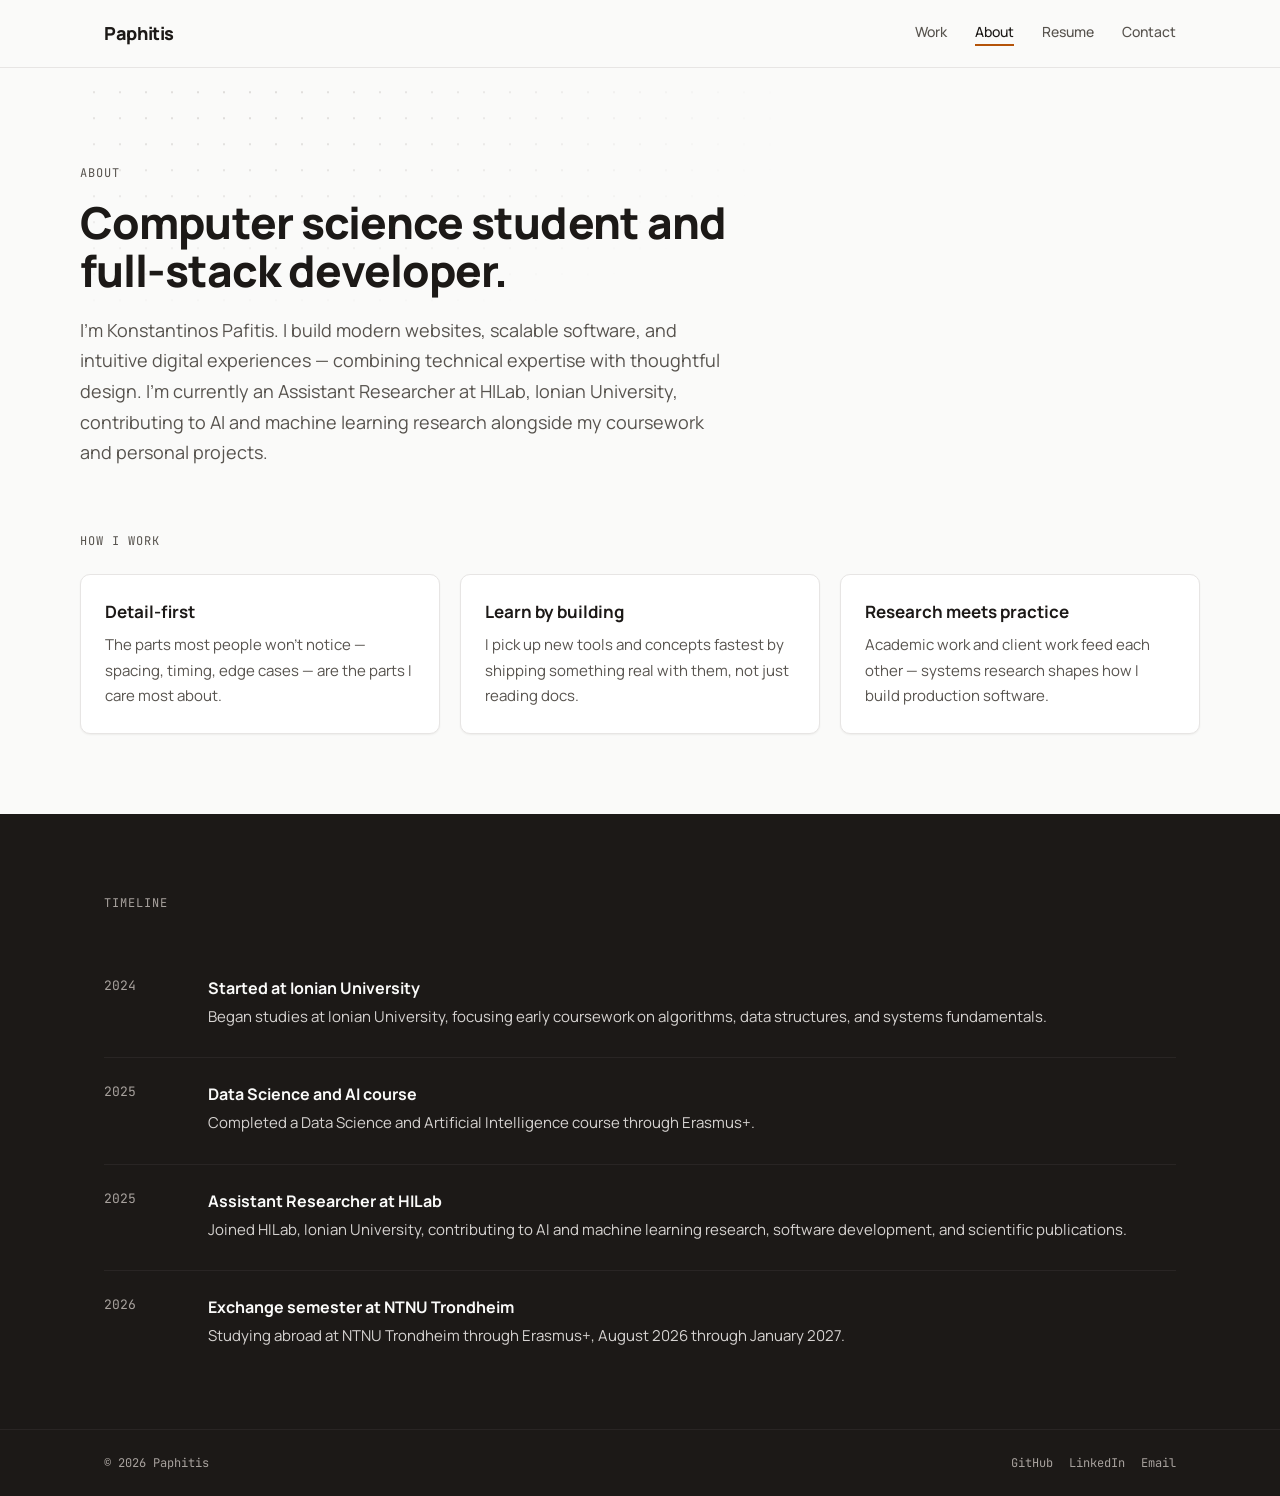
==== about.html @ f7f8d45b "Add subtle cursor ring and dot-grid backdrop A thin ring lags the cursor and scales/tints on hoverab" ====
<!DOCTYPE html>
<html lang="en">
<head>
<meta charset="utf-8">
<meta name="viewport" content="width=device-width, initial-scale=1">
<title>Konstantinos Pafitis — About</title>
<meta name="description" content="About Konstantinos Pafitis — computer science student and full-stack developer.">
<link rel="stylesheet" href="assets/css/style.css?v=5">
</head>
<body>

<header class="site-header">
  <div class="container">
    <a href="index.html" class="brand">Paphitis</a>
    <nav class="site-nav">
      <a href="index.html#work">Work</a>
      <a href="about.html" aria-current="page">About</a>
      <a href="resume.html">Resume</a>
      <a href="contact.html">Contact</a>
    </nav>
  </div>
</header>

<main>
  <section class="page-intro container" data-reveal>
    <div class="eyebrow">About</div>
    <h1>Computer science student and full-stack developer.</h1>
    <p>I'm Konstantinos Pafitis. I build modern websites, scalable software, and intuitive digital experiences — combining technical expertise with thoughtful design. I'm currently an Assistant Researcher at HILab, Ionian University, contributing to AI and machine learning research alongside my coursework and personal projects.</p>
  </section>

  <section class="values-section container">
    <div class="eyebrow" data-reveal>How I work</div>
    <div class="values-grid">
      <div class="value-card" data-reveal>
        <h3>Detail-first</h3>
        <p>The parts most people won't notice — spacing, timing, edge cases — are the parts I care most about.</p>
      </div>
      <div class="value-card" data-reveal>
        <h3>Learn by building</h3>
        <p>I pick up new tools and concepts fastest by shipping something real with them, not just reading docs.</p>
      </div>
      <div class="value-card" data-reveal>
        <h3>Research meets practice</h3>
        <p>Academic work and client work feed each other — systems research shapes how I build production software.</p>
      </div>
    </div>
  </section>

  <section class="section-dark">
    <div class="container" style="gap:32px">
      <div class="eyebrow eyebrow--dark" data-reveal>Timeline</div>
      <div class="timeline">
        <div class="timeline-item" data-reveal>
          <div class="timeline-year">2024</div>
          <div>
            <div class="timeline-title">Started at Ionian University</div>
            <div class="timeline-desc">Began studies at Ionian University, focusing early coursework on algorithms, data structures, and systems fundamentals.</div>
          </div>
        </div>
        <div class="timeline-item" data-reveal>
          <div class="timeline-year">2025</div>
          <div>
            <div class="timeline-title">Data Science and AI course</div>
            <div class="timeline-desc">Completed a Data Science and Artificial Intelligence course through Erasmus+.</div>
          </div>
        </div>
        <div class="timeline-item" data-reveal>
          <div class="timeline-year">2025</div>
          <div>
            <div class="timeline-title">Assistant Researcher at HILab</div>
            <div class="timeline-desc">Joined HILab, Ionian University, contributing to AI and machine learning research, software development, and scientific publications.</div>
          </div>
        </div>
        <div class="timeline-item" data-reveal>
          <div class="timeline-year">2026</div>
          <div>
            <div class="timeline-title">Exchange semester at NTNU Trondheim</div>
            <div class="timeline-desc">Studying abroad at NTNU Trondheim through Erasmus+, August 2026 through January 2027.</div>
          </div>
        </div>
      </div>
    </div>
  </section>
</main>

<footer class="site-footer">
  <div class="container">
    <span>© 2026 Paphitis</span>
    <div class="footer-links">
      <a href="https://github.com/Paphitis05" target="_blank" rel="noopener">GitHub</a>
      <a href="https://www.linkedin.com/in/konstantinos-pafitis-3b416532b/" target="_blank" rel="noopener">LinkedIn</a>
      <a href="mailto:paphitis9@gmail.com">Email</a>
    </div>
  </div>
</footer>

<script src="assets/js/main.js?v=5"></script>
</body>
</html>
---- assets/css/style.css ----
@import "tokens.css?v=5";

/* ---------- base ---------- */
*, *::before, *::after { box-sizing: border-box; }
html { -webkit-font-smoothing: antialiased; scroll-behavior: smooth; }
body {
  margin: 0;
  background: var(--bg);
  color: var(--fg);
  font-family: var(--font-body);
  font-size: var(--text-base);
  line-height: var(--leading-normal);
}
h1, h2, h3, h4, p { margin: 0; }
a { color: var(--accent-dark); text-decoration: none; transition: color 150ms ease-out; }
a:hover { color: var(--brown-900); }
img { max-width: 100%; display: block; }
button { font: inherit; }

.eyebrow {
  font-family: var(--font-mono);
  font-size: 12px;
  text-transform: uppercase;
  letter-spacing: var(--tracking-wider);
  color: var(--fg-muted);
}
.eyebrow--dark { color: var(--brown-400); }

.container {
  max-width: var(--container-max);
  margin: 0 auto;
  padding-left: 24px;
  padding-right: 24px;
}

/* ---------- reveal-on-scroll ---------- */
[data-reveal] { opacity: 0; transform: translateY(20px); transition: opacity 500ms ease-out, transform 500ms ease-out; }
[data-reveal].is-visible { opacity: 1; transform: none; }
@media (prefers-reduced-motion: reduce) {
  [data-reveal] { opacity: 1; transform: none; transition: none; }
}

.project-grid > [data-reveal]:nth-child(1) { transition-delay: 0ms; }
.project-grid > [data-reveal]:nth-child(2) { transition-delay: 80ms; }
.project-grid > [data-reveal]:nth-child(3) { transition-delay: 160ms; }
.project-grid > [data-reveal]:nth-child(4) { transition-delay: 240ms; }

.values-grid > [data-reveal]:nth-child(1) { transition-delay: 0ms; }
.values-grid > [data-reveal]:nth-child(2) { transition-delay: 80ms; }
.values-grid > [data-reveal]:nth-child(3) { transition-delay: 160ms; }

.timeline > [data-reveal]:nth-child(1) { transition-delay: 0ms; }
.timeline > [data-reveal]:nth-child(2) { transition-delay: 70ms; }
.timeline > [data-reveal]:nth-child(3) { transition-delay: 140ms; }
.timeline > [data-reveal]:nth-child(4) { transition-delay: 210ms; }

/* ---------- header ---------- */
.site-header {
  position: sticky;
  top: 0;
  background: var(--bg);
  border-bottom: 1px solid var(--border);
  z-index: 10;
  transition: box-shadow 200ms ease-out, border-color 200ms ease-out;
}
.site-header.is-scrolled { box-shadow: var(--shadow-sm); border-color: var(--border-strong); }
.site-header .container {
  padding-top: 20px;
  padding-bottom: 20px;
  display: flex;
  align-items: center;
  justify-content: space-between;
}
.brand {
  font-family: var(--font-display);
  font-weight: 800;
  font-size: 18px;
  letter-spacing: var(--tracking-tight);
  color: var(--fg);
}
.site-nav { display: flex; gap: 28px; align-items: center; }
.site-nav a {
  font-family: var(--font-body);
  font-size: 14px;
  font-weight: 500;
  color: var(--fg-muted);
  position: relative;
  padding-bottom: 4px;
  transition: color 150ms ease-out;
}
.site-nav a::after {
  content: '';
  position: absolute;
  left: 0;
  bottom: 0;
  width: 0;
  height: 2px;
  background: var(--accent);
  transition: width 200ms ease-out;
}
.site-nav a:hover { color: var(--accent); }
.site-nav a:hover::after { width: 100%; }
.site-nav a[aria-current="page"] { color: var(--fg); }
.site-nav a[aria-current="page"]::after { width: 100%; }
@media (prefers-reduced-motion: reduce) {
  .site-nav a::after { transition: none; }
}

/* ---------- buttons ---------- */
.btn {
  font-family: var(--font-body);
  font-weight: 600;
  font-size: 14px;
  padding: 10px 18px;
  border-radius: var(--radius-md);
  border: 1px solid transparent;
  display: inline-flex;
  align-items: center;
  gap: 6px;
  cursor: pointer;
  transition: background-color 150ms ease-out, border-color 150ms ease-out, color 150ms ease-out, transform 100ms ease-out;
}
.btn:active { transform: scale(0.97); }
.btn-primary { background: var(--accent); color: var(--fg-on-accent); }
.btn-primary:hover { background: var(--accent-dark); color: var(--fg-on-accent); }
.btn-secondary { background: var(--surface); color: var(--fg); border-color: var(--border-strong); }
.btn-secondary:hover { background: var(--surface-sunken); color: var(--fg); }
@media (prefers-reduced-motion: reduce) {
  .btn:active { transform: none; }
}

/* ---------- intro grid backdrop (hero / page-intro) ---------- */
.hero, .page-intro { position: relative; overflow: hidden; }
.hero::before, .page-intro::before {
  content: '';
  position: absolute;
  inset: -10%;
  background-image: radial-gradient(var(--border-strong) 1px, transparent 1px);
  background-size: 26px 26px;
  background-position: calc(50% + var(--grid-x, 0px)) calc(50% + var(--grid-y, 0px));
  opacity: 0.35;
  mask-image: radial-gradient(ellipse 60% 60% at 20% 15%, black, transparent 70%);
  -webkit-mask-image: radial-gradient(ellipse 60% 60% at 20% 15%, black, transparent 70%);
  transition: background-position 600ms ease-out;
  pointer-events: none;
}
.hero > *, .page-intro > * { position: relative; z-index: 1; }
@media (prefers-reduced-motion: reduce) {
  .hero::before, .page-intro::before { transition: none; }
}

/* ---------- cursor ring ---------- */
.cursor-ring {
  position: fixed;
  top: 0;
  left: 0;
  width: 26px;
  height: 26px;
  margin: -13px 0 0 -13px;
  border: 1.5px solid var(--accent);
  border-radius: 50%;
  pointer-events: none;
  opacity: 0;
  z-index: 999;
  transition: opacity 200ms ease-out, width 200ms ease-out, height 200ms ease-out, margin 200ms ease-out, background-color 200ms ease-out;
  will-change: transform;
}
.cursor-ring.is-visible { opacity: 0.45; }
.cursor-ring.is-active {
  width: 42px;
  height: 42px;
  margin: -21px 0 0 -21px;
  background: var(--accent-light);
  opacity: 0.4;
}
@media (hover: none), (pointer: coarse) {
  .cursor-ring { display: none; }
}

/* ---------- hero ---------- */
.hero { padding: 96px 0 72px; }
.hero h1 {
  font-family: var(--font-display);
  font-weight: 800;
  font-size: 56px;
  letter-spacing: var(--tracking-tight);
  color: var(--fg);
  max-width: 680px;
  line-height: var(--leading-tight);
  margin-top: 16px;
}
.hero p {
  font-family: var(--font-body);
  font-size: 18px;
  line-height: var(--leading-relaxed);
  color: var(--fg-muted);
  max-width: 560px;
  margin-top: 20px;
}

/* ---------- project grid / cards ---------- */
.work-section { padding: 0 0 96px; }
.section-heading { margin-bottom: 20px; }
.project-grid {
  display: grid;
  grid-template-columns: repeat(2, 1fr);
  gap: 20px;
}
.card {
  display: block;
  background: var(--surface);
  border: 1px solid var(--border);
  border-radius: var(--radius-lg);
  box-shadow: var(--shadow-sm);
  padding: var(--space-5);
  color: inherit;
  transition: box-shadow 150ms ease-out, border-color 150ms ease-out, transform 150ms ease-out;
}
a.card:hover, a.card:focus-visible {
  border-color: var(--border-strong);
  box-shadow: var(--shadow-md);
  transform: translateY(-3px);
}
.card-title {
  font-family: var(--font-display);
  font-weight: 700;
  font-size: 18px;
  color: var(--fg);
  margin-bottom: 4px;
}
.card-subtitle {
  font-family: var(--font-body);
  font-size: 14px;
  color: var(--fg-muted);
  margin-bottom: 12px;
}
.card-desc {
  font-size: 15px;
  line-height: var(--leading-relaxed);
  color: var(--fg);
  margin-bottom: 12px;
}
.card-meta { display: flex; gap: 8px; flex-wrap: wrap; }

.tag {
  font-family: var(--font-mono);
  font-size: 13px;
  background: var(--surface);
  border: 1px solid var(--border);
  border-radius: var(--radius-sm);
  padding: 4px 8px;
  color: var(--fg);
  display: inline-block;
  transition: border-color 150ms ease-out, color 150ms ease-out;
}
.card:hover .tag { border-color: var(--border-strong); }

/* ---------- dark sections (about / contact strip / footer) ---------- */
.section-dark { background: var(--surface-dark); padding: 80px 0; }
.section-dark .container { display: flex; flex-direction: column; gap: 56px; }
.section-dark p { color: var(--fg-on-dark); }
.about-lede { font-size: 20px; line-height: var(--leading-relaxed); max-width: 560px; }
.about-lede a, .contact-lede a { color: var(--accent); text-decoration: underline; text-decoration-color: transparent; text-underline-offset: 3px; transition: color 150ms ease-out, text-decoration-color 150ms ease-out; }
.about-lede a:hover, .contact-lede a:hover { color: var(--accent-light); text-decoration-color: var(--accent-light); }
.contact-lede { font-size: 16px; line-height: var(--leading-relaxed); max-width: 560px; color: var(--brown-300); }

.site-footer { background: var(--surface-dark); border-top: 1px solid var(--brown-800); padding: 24px 0; }
.site-footer .container {
  display: flex;
  justify-content: space-between;
  align-items: center;
  flex-wrap: wrap;
  gap: 12px;
  font-family: var(--font-mono);
  font-size: 12px;
  color: var(--brown-400);
}
.site-footer .footer-links { display: flex; gap: 16px; }
.site-footer a { color: var(--brown-400); }
.site-footer a:hover { color: var(--fg-on-dark); }

/* ---------- about page ---------- */
.page-intro { padding: 96px 0 64px; }
.page-intro h1 {
  font-family: var(--font-display);
  font-weight: 800;
  font-size: 44px;
  letter-spacing: var(--tracking-tight);
  color: var(--fg);
  max-width: 680px;
  line-height: var(--leading-tight);
  margin-top: 16px;
}
.page-intro p {
  font-family: var(--font-body);
  font-size: 18px;
  line-height: var(--leading-relaxed);
  color: var(--fg-muted);
  max-width: 640px;
  margin-top: 20px;
}

.values-section { padding: 0 0 80px; }
.values-grid { display: grid; grid-template-columns: repeat(3, 1fr); gap: 20px; margin-top: 24px; }
.value-card {
  background: var(--surface);
  border: 1px solid var(--border);
  border-radius: var(--radius-lg);
  box-shadow: var(--shadow-sm);
  padding: var(--space-5);
}
.value-card h3 { font-family: var(--font-display); font-weight: 700; font-size: 17px; color: var(--fg); margin-bottom: 8px; }
.value-card p { font-size: 15px; line-height: var(--leading-relaxed); color: var(--fg-muted); }

.timeline { display: flex; flex-direction: column; gap: 28px; margin-top: 32px; }
.timeline-item { display: grid; grid-template-columns: 80px 1fr; gap: 24px; }
.timeline-item + .timeline-item { border-top: 1px solid var(--brown-800); padding-top: 24px; }
.timeline-year { font-family: var(--font-mono); font-size: 13px; color: var(--brown-400); }
.timeline-title { font-family: var(--font-display); font-weight: 700; font-size: 16px; color: var(--fg-on-dark); margin-bottom: 4px; }
.timeline-desc { font-family: var(--font-body); font-size: 15px; line-height: var(--leading-relaxed); color: var(--brown-300); }

/* ---------- contact page ---------- */
.contact-section { max-width: 600px; margin: 0 auto; padding: 96px 24px 120px; }
.contact-section h1 { font-family: var(--font-display); font-weight: 800; font-size: 36px; letter-spacing: var(--tracking-tight); color: var(--fg); margin-top: 16px; }
.contact-section > p { font-size: 16px; line-height: var(--leading-relaxed); color: var(--fg-muted); margin-top: 12px; margin-bottom: 40px; }

.field { display: block; font-family: var(--font-body); }
.field-label { font-size: 13px; color: var(--fg-muted); margin-bottom: 6px; }
.field input, .field textarea {
  width: 100%;
  font-family: var(--font-body);
  font-size: 14px;
  padding: 10px 12px;
  border-radius: var(--radius-sm);
  border: 1px solid var(--border);
  background: var(--surface);
  color: var(--fg);
  outline: none;
  resize: vertical;
}
.field input:focus, .field textarea:focus { border-color: var(--accent); }
.contact-form { display: flex; flex-direction: column; gap: 16px; }
.form-note { font-size: 13px; color: var(--fg-muted); margin-top: -4px; }
.contact-links {
  margin-top: 48px;
  padding-top: 32px;
  border-top: 1px solid var(--border);
  display: flex;
  gap: 20px;
  flex-wrap: wrap;
  font-family: var(--font-mono);
  font-size: 13px;
  color: var(--fg-muted);
}
.contact-links a { color: var(--fg-muted); }
.contact-links a:hover { color: var(--fg); }

/* ---------- resume page ---------- */
.resume-header {
  border-bottom: 1px solid var(--border);
}
.resume-header .container { padding-top: 20px; padding-bottom: 20px; display: flex; align-items: center; justify-content: space-between; }
.resume-body { max-width: 760px; margin: 0 auto; padding: 64px 24px 96px; }
.resume-top { display: flex; justify-content: space-between; align-items: flex-start; gap: 16px; flex-wrap: wrap; margin-bottom: 40px; }
.resume-name { font-family: var(--font-display); font-weight: 800; font-size: 36px; letter-spacing: var(--tracking-tight); }
.resume-title { font-family: var(--font-mono); font-size: 13px; color: var(--fg-muted); margin-top: 6px; text-transform: uppercase; letter-spacing: var(--tracking-wider); }
.resume-contacts { display: flex; gap: 8px; margin-bottom: 40px; font-family: var(--font-mono); font-size: 13px; color: var(--fg-muted); flex-wrap: wrap; }
.resume-section { margin-bottom: 36px; }
.resume-section-title {
  font-family: var(--font-mono);
  font-size: 12px;
  text-transform: uppercase;
  letter-spacing: var(--tracking-wider);
  color: var(--fg-muted);
  border-bottom: 1px solid var(--border);
  padding-bottom: 8px;
  margin-bottom: 16px;
}
.resume-entries { display: flex; flex-direction: column; gap: 24px; }
.resume-entry-head { display: flex; justify-content: space-between; align-items: baseline; gap: 12px; flex-wrap: wrap; }
.resume-entry-role { font-weight: 700; font-size: 16px; }
.resume-entry-date { font-family: var(--font-mono); font-size: 12px; color: var(--fg-muted); white-space: nowrap; }
.resume-entry-org { font-size: 14px; color: var(--fg-muted); margin-bottom: 6px; }
.resume-entry p { font-size: 15px; line-height: var(--leading-relaxed); color: var(--fg); }
.skills-list { display: flex; gap: 8px; flex-wrap: wrap; }
.skill-pill { font-family: var(--font-mono); font-size: 13px; background: var(--surface); border: 1px solid var(--border); border-radius: var(--radius-sm); padding: 4px 8px; }

@media print {
  .no-print { display: none; }
}

/* ---------- responsive ---------- */
@media (max-width: 720px) {
  .hero { padding: 64px 0 48px; }
  .hero h1 { font-size: 38px; }
  .site-nav { gap: 16px; }
  .project-grid { grid-template-columns: 1fr; }
  .section-dark { padding: 56px 0; }
  .values-grid { grid-template-columns: 1fr; }
  .page-intro h1 { font-size: 32px; }
  .timeline-item { grid-template-columns: 1fr; gap: 6px; }
  .resume-body { padding: 40px 20px 64px; }
}
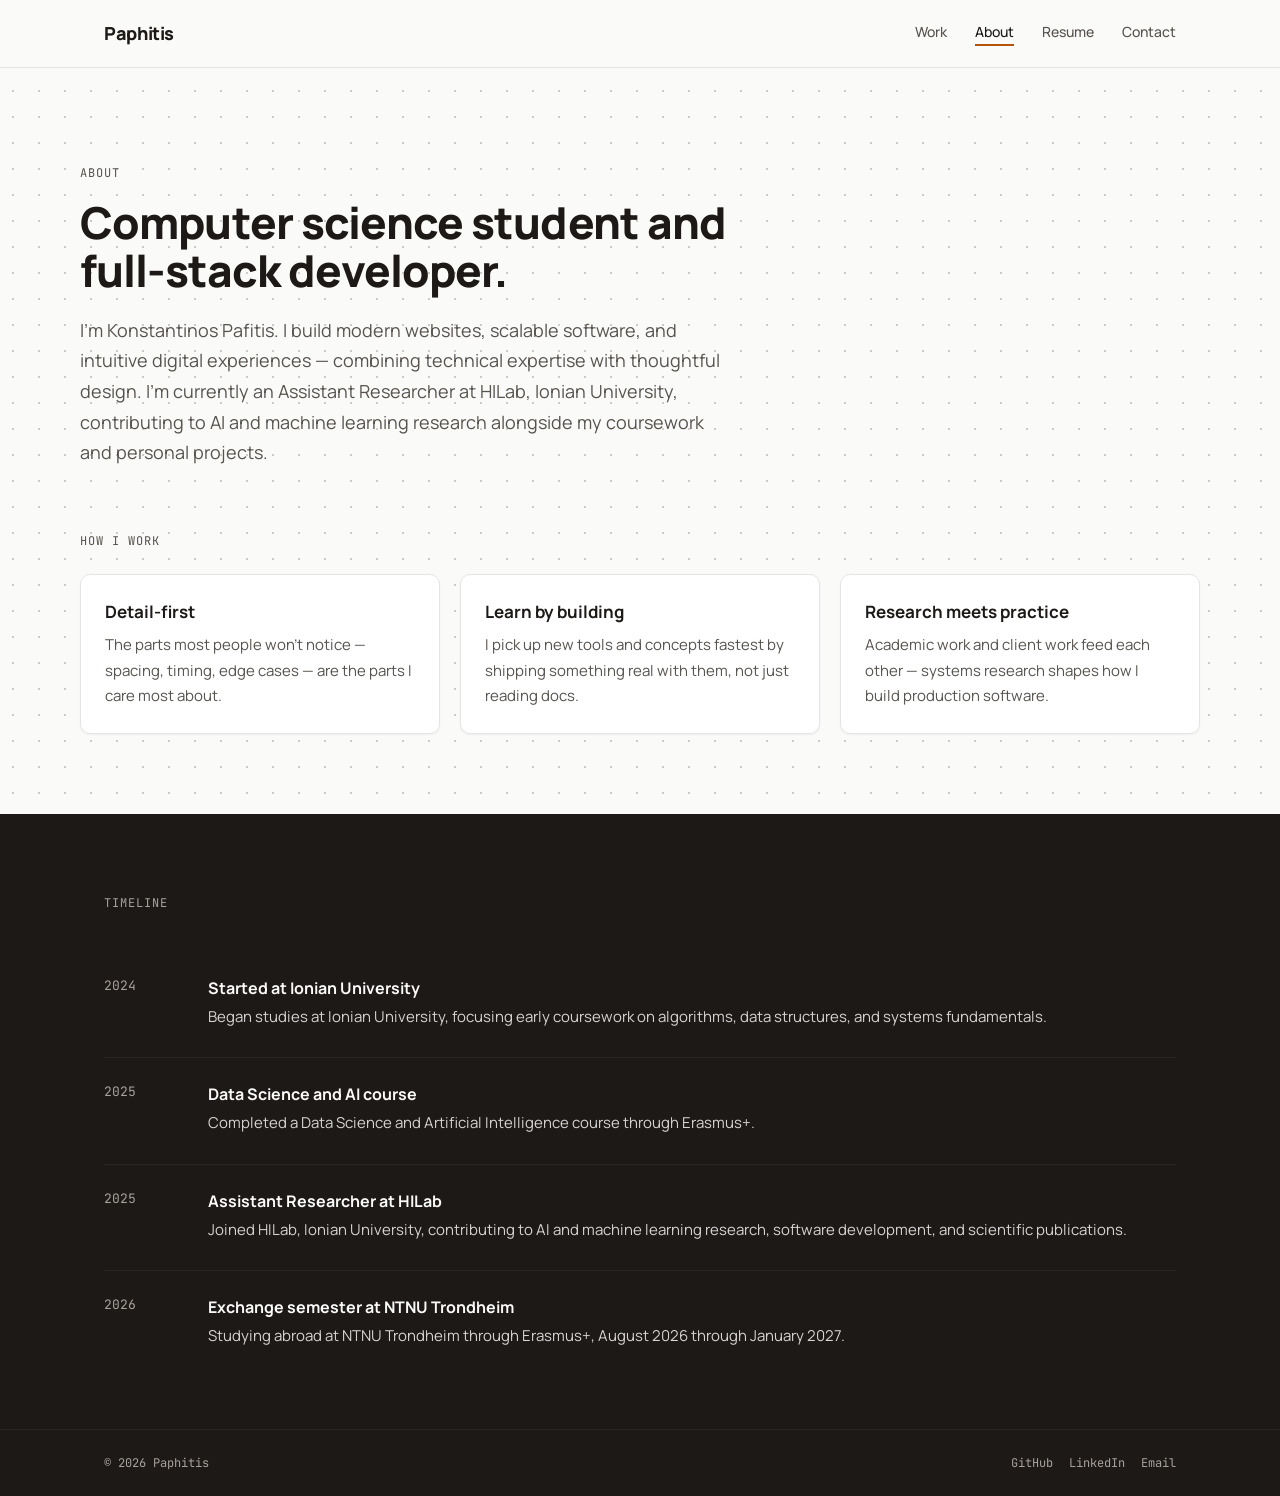
==== commit bb9b4755: "Make dot-grid backdrop more visible and site-wide Reverts to the dot pattern (not the cross-grid var" ====
--- a/about.html
+++ b/about.html
@@ -5,7 +5,7 @@
 <meta name="viewport" content="width=device-width, initial-scale=1">
 <title>Konstantinos Pafitis — About</title>
 <meta name="description" content="About Konstantinos Pafitis — computer science student and full-stack developer.">
-<link rel="stylesheet" href="assets/css/style.css?v=5">
+<link rel="stylesheet" href="assets/css/style.css?v=7">
 </head>
 <body>
 
@@ -94,6 +94,6 @@
   </div>
 </footer>
 
-<script src="assets/js/main.js?v=5"></script>
+<script src="assets/js/main.js?v=7"></script>
 </body>
 </html>
--- a/assets/css/style.css
+++ b/assets/css/style.css
@@ -1,4 +1,4 @@
-@import "tokens.css?v=5";
+@import "tokens.css?v=7";
 
 /* ---------- base ---------- */
 *, *::before, *::after { box-sizing: border-box; }
@@ -129,52 +129,22 @@
   .btn:active { transform: none; }
 }
 
-/* ---------- intro grid backdrop (hero / page-intro) ---------- */
-.hero, .page-intro { position: relative; overflow: hidden; }
-.hero::before, .page-intro::before {
+/* ---------- site-wide dot grid backdrop ---------- */
+body::before {
   content: '';
-  position: absolute;
-  inset: -10%;
-  background-image: radial-gradient(var(--border-strong) 1px, transparent 1px);
+  position: fixed;
+  inset: 0;
+  background-image: radial-gradient(var(--border-strong) 1.4px, transparent 1.4px);
   background-size: 26px 26px;
-  background-position: calc(50% + var(--grid-x, 0px)) calc(50% + var(--grid-y, 0px));
-  opacity: 0.35;
-  mask-image: radial-gradient(ellipse 60% 60% at 20% 15%, black, transparent 70%);
-  -webkit-mask-image: radial-gradient(ellipse 60% 60% at 20% 15%, black, transparent 70%);
+  background-position: calc(0px + var(--grid-x, 0px)) calc(0px + var(--grid-y, 0px));
+  opacity: 0.55;
+  pointer-events: none;
+  z-index: 0;
   transition: background-position 600ms ease-out;
-  pointer-events: none;
-}
-.hero > *, .page-intro > * { position: relative; z-index: 1; }
+}
+body > * { position: relative; z-index: 1; }
 @media (prefers-reduced-motion: reduce) {
-  .hero::before, .page-intro::before { transition: none; }
-}
-
-/* ---------- cursor ring ---------- */
-.cursor-ring {
-  position: fixed;
-  top: 0;
-  left: 0;
-  width: 26px;
-  height: 26px;
-  margin: -13px 0 0 -13px;
-  border: 1.5px solid var(--accent);
-  border-radius: 50%;
-  pointer-events: none;
-  opacity: 0;
-  z-index: 999;
-  transition: opacity 200ms ease-out, width 200ms ease-out, height 200ms ease-out, margin 200ms ease-out, background-color 200ms ease-out;
-  will-change: transform;
-}
-.cursor-ring.is-visible { opacity: 0.45; }
-.cursor-ring.is-active {
-  width: 42px;
-  height: 42px;
-  margin: -21px 0 0 -21px;
-  background: var(--accent-light);
-  opacity: 0.4;
-}
-@media (hover: none), (pointer: coarse) {
-  .cursor-ring { display: none; }
+  body::before { transition: none; }
 }
 
 /* ---------- hero ---------- */
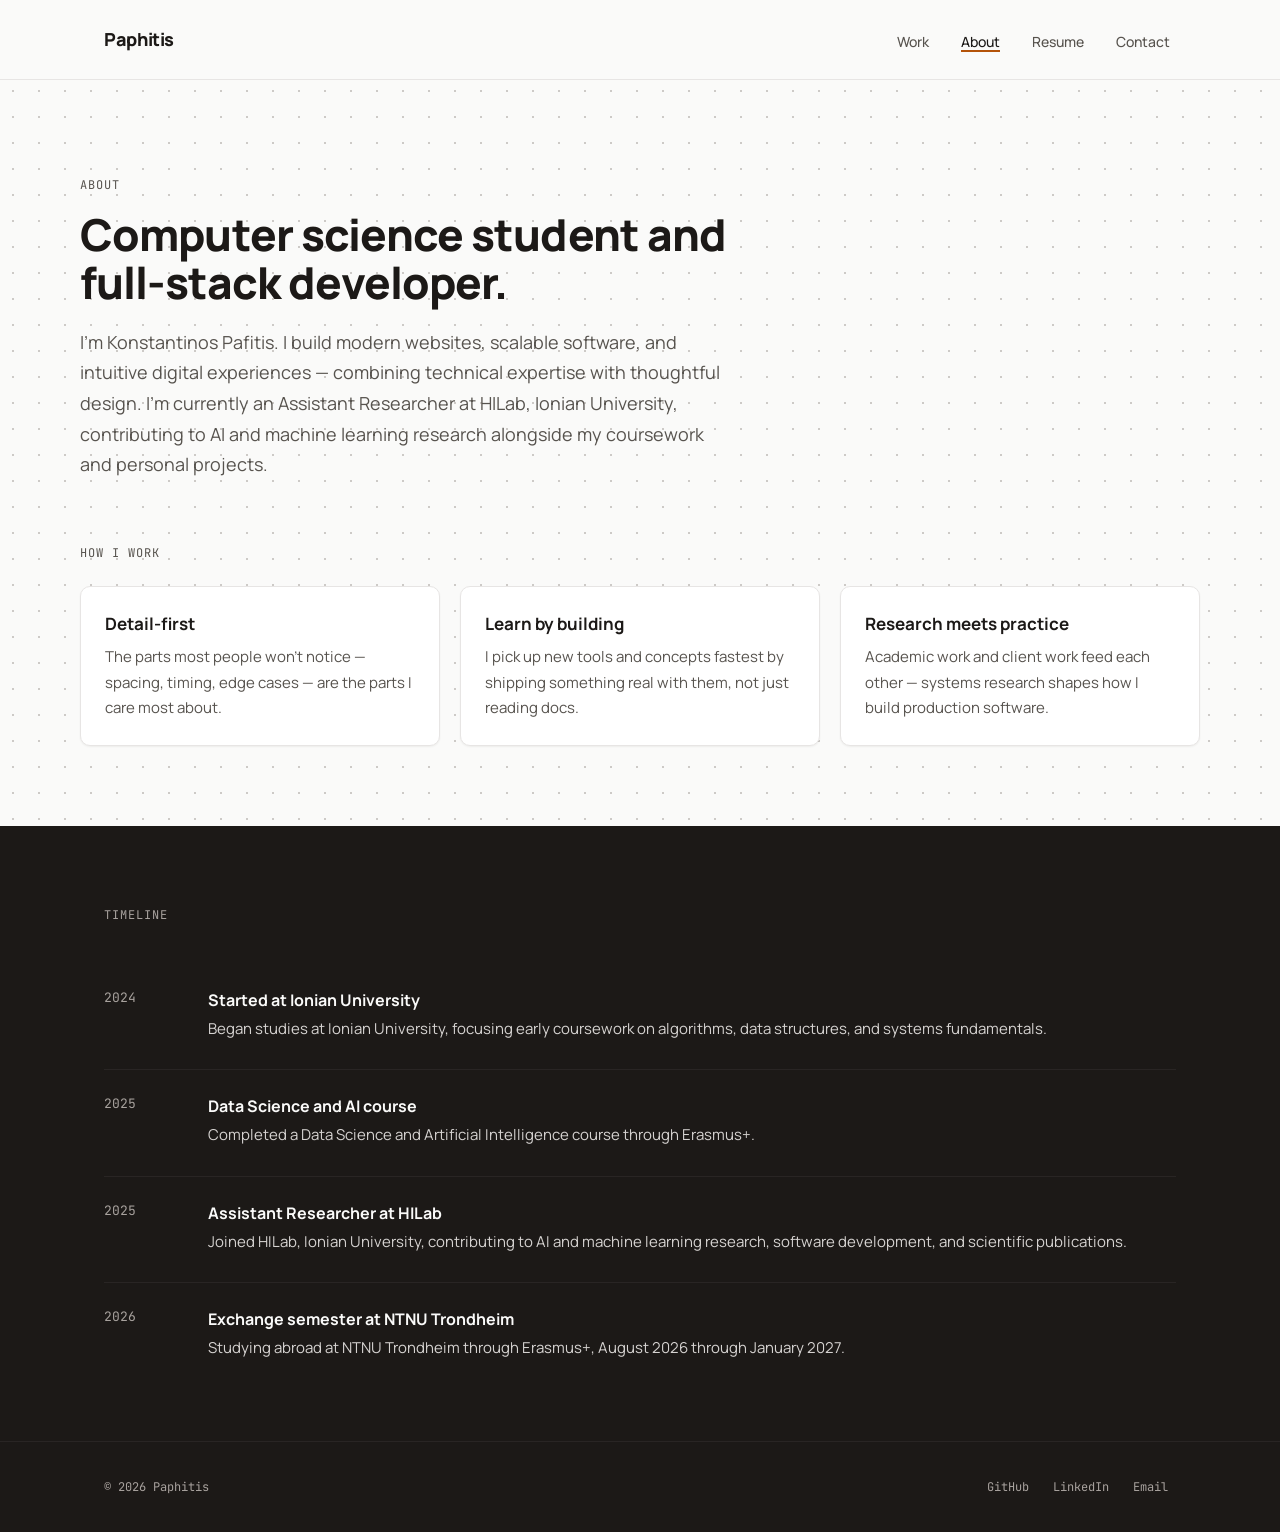
==== commit 6d7ce8ab: "Improve accessibility: focus states, touch targets, contrast, reduced motion" ====
--- a/about.html
+++ b/about.html
@@ -5,7 +5,7 @@
 <meta name="viewport" content="width=device-width, initial-scale=1">
 <title>Konstantinos Pafitis — About</title>
 <meta name="description" content="About Konstantinos Pafitis — computer science student and full-stack developer.">
-<link rel="stylesheet" href="assets/css/style.css?v=7">
+<link rel="stylesheet" href="assets/css/style.css?v=12">
 </head>
 <body>
 
@@ -94,6 +94,6 @@
   </div>
 </footer>
 
-<script src="assets/js/main.js?v=7"></script>
+<script src="assets/js/main.js?v=12"></script>
 </body>
 </html>
--- a/assets/css/style.css
+++ b/assets/css/style.css
@@ -1,4 +1,4 @@
-@import "tokens.css?v=7";
+@import "tokens.css?v=12";
 
 /* ---------- base ---------- */
 *, *::before, *::after { box-sizing: border-box; }
@@ -16,6 +16,12 @@
 a:hover { color: var(--brown-900); }
 img { max-width: 100%; display: block; }
 button { font: inherit; }
+
+:focus-visible {
+  outline: 2px solid var(--accent);
+  outline-offset: 2px;
+  border-radius: var(--radius-sm);
+}
 
 .eyebrow {
   font-family: var(--font-mono);
@@ -78,30 +84,30 @@
   letter-spacing: var(--tracking-tight);
   color: var(--fg);
 }
-.site-nav { display: flex; gap: 28px; align-items: center; }
+.site-nav { display: flex; gap: 20px; align-items: center; }
 .site-nav a {
   font-family: var(--font-body);
   font-size: 14px;
   font-weight: 500;
   color: var(--fg-muted);
   position: relative;
-  padding-bottom: 4px;
+  padding: 11px 6px 7px;
   transition: color 150ms ease-out;
 }
 .site-nav a::after {
   content: '';
   position: absolute;
-  left: 0;
-  bottom: 0;
+  left: 6px;
+  bottom: 7px;
   width: 0;
   height: 2px;
   background: var(--accent);
   transition: width 200ms ease-out;
 }
 .site-nav a:hover { color: var(--accent); }
-.site-nav a:hover::after { width: 100%; }
+.site-nav a:hover::after { width: calc(100% - 12px); }
 .site-nav a[aria-current="page"] { color: var(--fg); }
-.site-nav a[aria-current="page"]::after { width: 100%; }
+.site-nav a[aria-current="page"]::after { width: calc(100% - 12px); }
 @media (prefers-reduced-motion: reduce) {
   .site-nav a::after { transition: none; }
 }
@@ -111,7 +117,8 @@
   font-family: var(--font-body);
   font-weight: 600;
   font-size: 14px;
-  padding: 10px 18px;
+  min-height: 44px;
+  padding: 12px 18px;
   border-radius: var(--radius-md);
   border: 1px solid transparent;
   display: inline-flex;
@@ -191,6 +198,9 @@
   box-shadow: var(--shadow-md);
   transform: translateY(-3px);
 }
+@media (prefers-reduced-motion: reduce) {
+  a.card:hover, a.card:focus-visible { transform: none; }
+}
 .card-title {
   font-family: var(--font-display);
   font-weight: 700;
@@ -230,7 +240,7 @@
 .section-dark .container { display: flex; flex-direction: column; gap: 56px; }
 .section-dark p { color: var(--fg-on-dark); }
 .about-lede { font-size: 20px; line-height: var(--leading-relaxed); max-width: 560px; }
-.about-lede a, .contact-lede a { color: var(--accent); text-decoration: underline; text-decoration-color: transparent; text-underline-offset: 3px; transition: color 150ms ease-out, text-decoration-color 150ms ease-out; }
+.about-lede a, .contact-lede a { color: var(--accent-on-dark); text-decoration: underline; text-decoration-color: transparent; text-underline-offset: 3px; transition: color 150ms ease-out, text-decoration-color 150ms ease-out; }
 .about-lede a:hover, .contact-lede a:hover { color: var(--accent-light); text-decoration-color: var(--accent-light); }
 .contact-lede { font-size: 16px; line-height: var(--leading-relaxed); max-width: 560px; color: var(--brown-300); }
 
@@ -245,8 +255,8 @@
   font-size: 12px;
   color: var(--brown-400);
 }
-.site-footer .footer-links { display: flex; gap: 16px; }
-.site-footer a { color: var(--brown-400); }
+.site-footer .footer-links { display: flex; gap: 8px; }
+.site-footer a { color: var(--brown-400); padding: 12px 8px; transition: color 150ms ease-out; }
 .site-footer a:hover { color: var(--fg-on-dark); }
 
 /* ---------- about page ---------- */
@@ -290,7 +300,17 @@
 .timeline-desc { font-family: var(--font-body); font-size: 15px; line-height: var(--leading-relaxed); color: var(--brown-300); }
 
 /* ---------- contact page ---------- */
-.contact-section { max-width: 600px; margin: 0 auto; padding: 96px 24px 120px; }
+.contact-section {
+  max-width: 600px;
+  margin: 64px auto 96px;
+  padding: 56px 48px 64px;
+  background: rgba(255, 255, 255, 0.7);
+  backdrop-filter: blur(14px) saturate(140%);
+  -webkit-backdrop-filter: blur(14px) saturate(140%);
+  border: 1px solid var(--border);
+  border-radius: var(--radius-lg);
+  box-shadow: var(--shadow-md);
+}
 .contact-section h1 { font-family: var(--font-display); font-weight: 800; font-size: 36px; letter-spacing: var(--tracking-tight); color: var(--fg); margin-top: 16px; }
 .contact-section > p { font-size: 16px; line-height: var(--leading-relaxed); color: var(--fg-muted); margin-top: 12px; margin-bottom: 40px; }
 
@@ -305,7 +325,6 @@
   border: 1px solid var(--border);
   background: var(--surface);
   color: var(--fg);
-  outline: none;
   resize: vertical;
 }
 .field input:focus, .field textarea:focus { border-color: var(--accent); }
@@ -322,15 +341,26 @@
   font-size: 13px;
   color: var(--fg-muted);
 }
-.contact-links a { color: var(--fg-muted); }
+.contact-links a { color: var(--fg-muted); padding: 12px 4px; margin: -12px -4px; transition: color 150ms ease-out; }
 .contact-links a:hover { color: var(--fg); }
 
 /* ---------- resume page ---------- */
 .resume-header {
+  background: var(--bg);
   border-bottom: 1px solid var(--border);
 }
 .resume-header .container { padding-top: 20px; padding-bottom: 20px; display: flex; align-items: center; justify-content: space-between; }
-.resume-body { max-width: 760px; margin: 0 auto; padding: 64px 24px 96px; }
+.resume-body {
+  max-width: 760px;
+  margin: 40px auto 64px;
+  padding: 56px 48px 72px;
+  background: rgba(255, 255, 255, 0.7);
+  backdrop-filter: blur(14px) saturate(140%);
+  -webkit-backdrop-filter: blur(14px) saturate(140%);
+  border: 1px solid var(--border);
+  border-radius: var(--radius-lg);
+  box-shadow: var(--shadow-md);
+}
 .resume-top { display: flex; justify-content: space-between; align-items: flex-start; gap: 16px; flex-wrap: wrap; margin-bottom: 40px; }
 .resume-name { font-family: var(--font-display); font-weight: 800; font-size: 36px; letter-spacing: var(--tracking-tight); }
 .resume-title { font-family: var(--font-mono); font-size: 13px; color: var(--fg-muted); margin-top: 6px; text-transform: uppercase; letter-spacing: var(--tracking-wider); }
@@ -369,5 +399,6 @@
   .values-grid { grid-template-columns: 1fr; }
   .page-intro h1 { font-size: 32px; }
   .timeline-item { grid-template-columns: 1fr; gap: 6px; }
-  .resume-body { padding: 40px 20px 64px; }
-}
+  .resume-body { padding: 40px 24px 56px; margin: 24px auto 40px; }
+  .contact-section { padding: 40px 24px 48px; margin: 24px auto 40px; }
+}
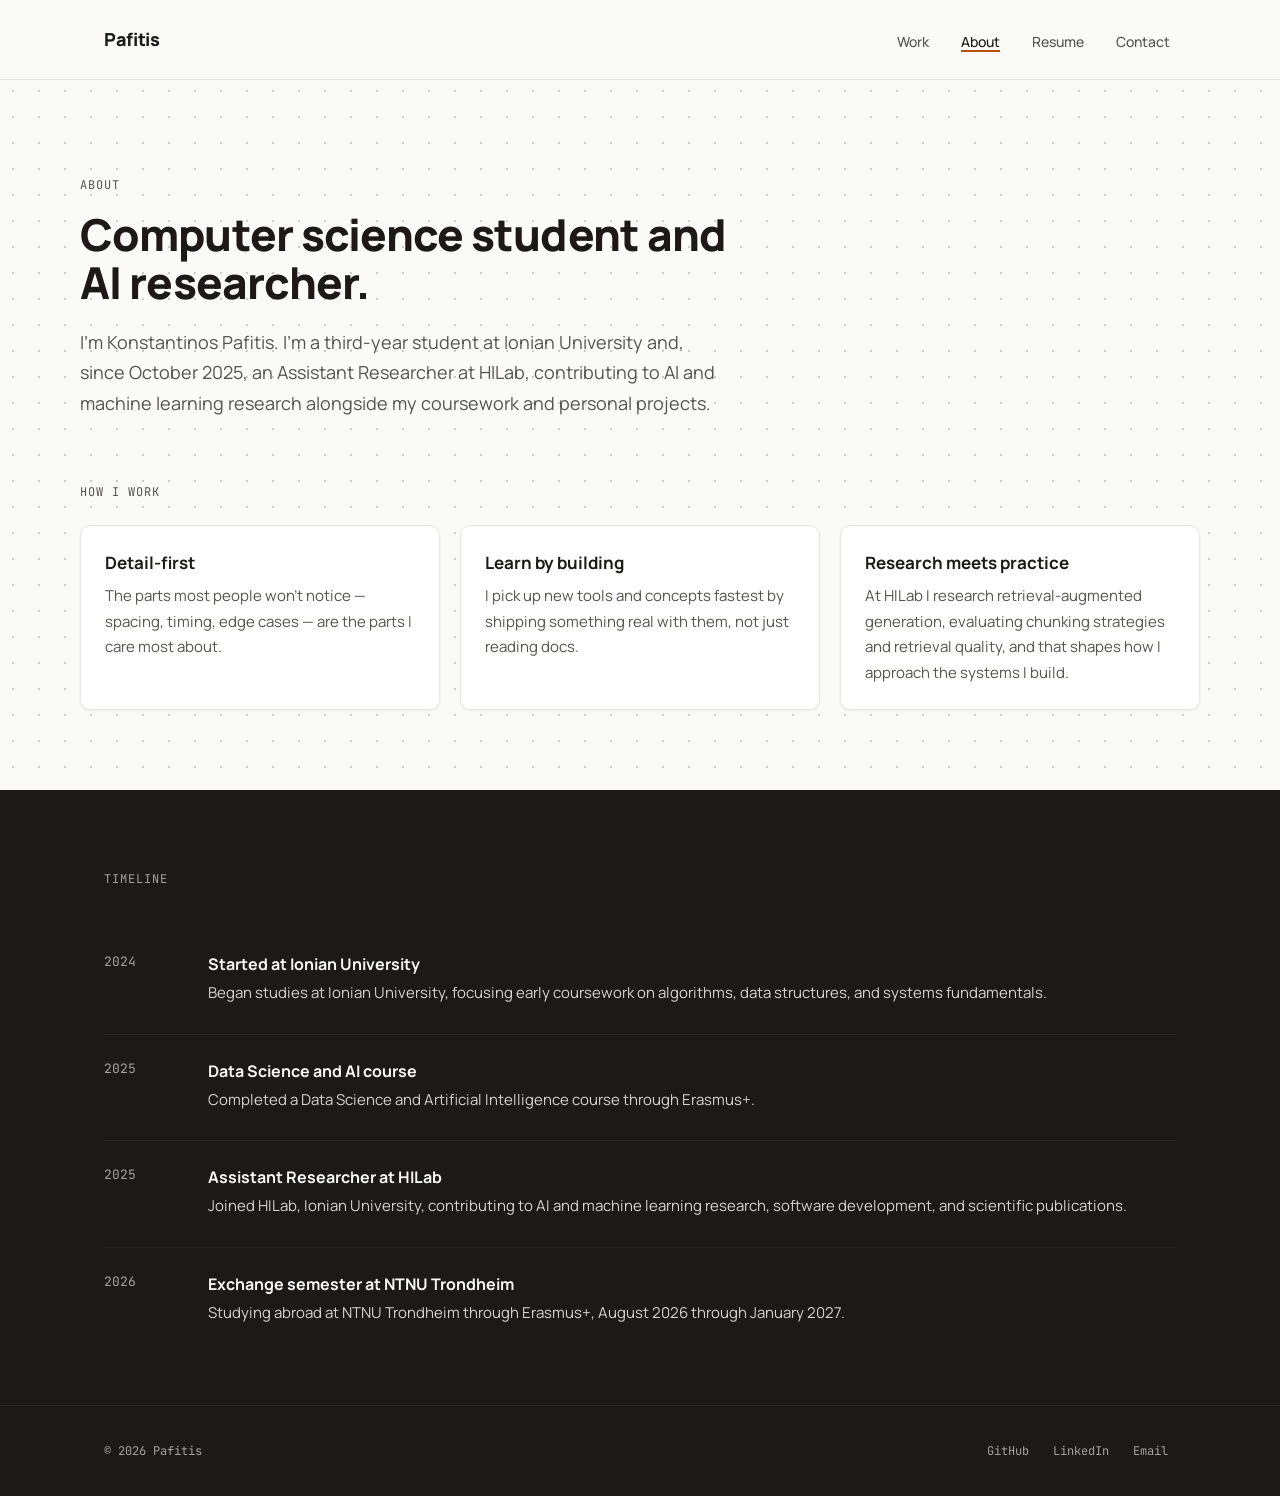
==== commit 9b0ad725: "Reposition site for research internship application Reframe hero and About as CS student / AI resear" ====
--- a/about.html
+++ b/about.html
@@ -4,14 +4,14 @@
 <meta charset="utf-8">
 <meta name="viewport" content="width=device-width, initial-scale=1">
 <title>Konstantinos Pafitis — About</title>
-<meta name="description" content="About Konstantinos Pafitis — computer science student and full-stack developer.">
+<meta name="description" content="About Konstantinos Pafitis — computer science student and AI researcher at Ionian University's HILab.">
 <link rel="stylesheet" href="assets/css/style.css?v=12">
 </head>
 <body>
 
 <header class="site-header">
   <div class="container">
-    <a href="index.html" class="brand">Paphitis</a>
+    <a href="index.html" class="brand">Pafitis</a>
     <nav class="site-nav">
       <a href="index.html#work">Work</a>
       <a href="about.html" aria-current="page">About</a>
@@ -24,8 +24,8 @@
 <main>
   <section class="page-intro container" data-reveal>
     <div class="eyebrow">About</div>
-    <h1>Computer science student and full-stack developer.</h1>
-    <p>I'm Konstantinos Pafitis. I build modern websites, scalable software, and intuitive digital experiences — combining technical expertise with thoughtful design. I'm currently an Assistant Researcher at HILab, Ionian University, contributing to AI and machine learning research alongside my coursework and personal projects.</p>
+    <h1>Computer science student and AI researcher.</h1>
+    <p>I'm Konstantinos Pafitis. I'm a third-year student at Ionian University and, since October 2025, an Assistant Researcher at HILab, contributing to AI and machine learning research alongside my coursework and personal projects.</p>
   </section>
 
   <section class="values-section container">
@@ -41,10 +41,12 @@
       </div>
       <div class="value-card" data-reveal>
         <h3>Research meets practice</h3>
-        <p>Academic work and client work feed each other — systems research shapes how I build production software.</p>
+        <p>At HILab I research retrieval-augmented generation, evaluating chunking strategies and retrieval quality, and that shapes how I approach the systems I build.</p>
       </div>
     </div>
   </section>
+
+  <!-- TODO: add an "Outside the lab" section (short paragraph about fitness and music) -->
 
   <section class="section-dark">
     <div class="container" style="gap:32px">
@@ -85,7 +87,7 @@
 
 <footer class="site-footer">
   <div class="container">
-    <span>© 2026 Paphitis</span>
+    <span>© 2026 Pafitis</span>
     <div class="footer-links">
       <a href="https://github.com/Paphitis05" target="_blank" rel="noopener">GitHub</a>
       <a href="https://www.linkedin.com/in/konstantinos-pafitis-3b416532b/" target="_blank" rel="noopener">LinkedIn</a>
